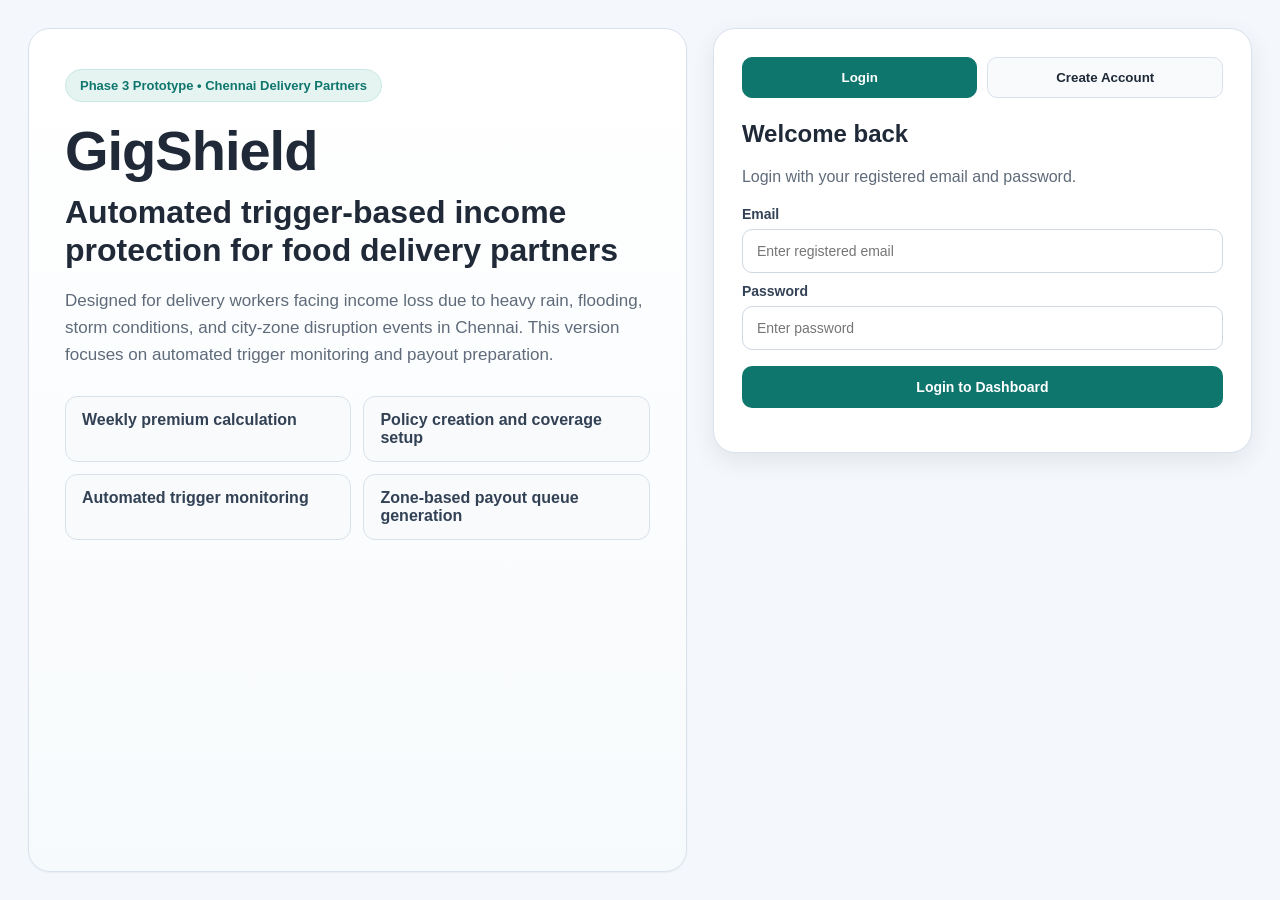
==== index.html @ a8e54c03 "Initial commit" ====
<!DOCTYPE html>
<html lang="en">
<head>
  <meta charset="UTF-8" />
  <meta name="viewport" content="width=device-width, initial-scale=1.0" />
  <title>GigShield | Access Portal</title>
  <link rel="stylesheet" href="style.css" />
</head>
<body class="auth-body">
  <div class="bg-orb orb-1"></div>
  <div class="bg-orb orb-2"></div>
  <div class="bg-grid"></div>

  <main class="auth-shell">
    <section class="auth-info">
      <span class="pill">Phase 3 Prototype • Chennai Delivery Partners</span>
      <h1>GigShield</h1>
      <h2>Automated trigger-based income protection for food delivery partners</h2>
      <p>
        Designed for delivery workers facing income loss due to heavy rain,
        flooding, storm conditions, and city-zone disruption events in Chennai.
        This version focuses on automated trigger monitoring and payout preparation.
      </p>

      <div class="feature-stack">
        <div class="feature-item">Weekly premium calculation</div>
        <div class="feature-item">Policy creation and coverage setup</div>
        <div class="feature-item">Automated trigger monitoring</div>
        <div class="feature-item">Zone-based payout queue generation</div>
      </div>
    </section>

    <section class="auth-card glass">
      <div class="tab-row">
        <button class="tab-btn active" id="loginTabBtn" onclick="switchTab('login')">Login</button>
        <button class="tab-btn" id="registerTabBtn" onclick="switchTab('register')">Create Account</button>
      </div>

      <div id="loginTab" class="tab-content active">
        <h3>Welcome back</h3>
        <p class="muted">Login with your registered email and password.</p>

        <label>Email</label>
        <input type="email" id="loginEmail" placeholder="Enter registered email" />

        <label>Password</label>
        <input type="password" id="loginPassword" placeholder="Enter password" />

        <button class="btn btn-primary btn-full" onclick="loginUser()">Login to Dashboard</button>
      </div>

      <div id="registerTab" class="tab-content">
        <h3>Create account</h3>
        <p class="muted">Register a delivery partner account for demo access.</p>

        <label>Full Name</label>
        <input type="text" id="regName" placeholder="Enter full name" />

        <label>Email</label>
        <input type="email" id="regEmail" placeholder="Enter email" />

        <label>Password</label>
        <input type="password" id="regPassword" placeholder="Create password" />

        <label>Delivery Platform</label>
        <select id="regPlatform">
          <option value="Swiggy">Swiggy</option>
          <option value="Zomato">Zomato</option>
          <option value="Blinkit">Blinkit</option>
          <option value="Zepto">Zepto</option>
        </select>

        <label>Primary Chennai Zone</label>
        <select id="regCityZone">
          <option value="North Chennai">North Chennai</option>
          <option value="Central Chennai">Central Chennai</option>
          <option value="South Chennai">South Chennai</option>
        </select>

        <button class="btn btn-primary btn-full" onclick="registerUser()">Create Account</button>
      </div>

      <p id="authMessage" class="auth-message"></p>
    </section>
  </main>

  <script src="script.js"></script>
</body>
</html>
---- style.css ----
:root {
  --bg: #f4f7fb;
  --surface: #ffffff;
  --surface-2: #f8fafc;
  --surface-3: #eef3f8;
  --border: #d9e2ec;
  --text: #1f2937;
  --muted: #5f6b7a;
  --primary: #0f766e;
  --primary-dark: #0b5e58;
  --secondary: #2563eb;
  --success: #15803d;
  --warning: #b45309;
  --danger: #be123c;
  --shadow-sm: 0 1px 2px rgba(15, 23, 42, 0.05);
  --shadow-md: 0 8px 24px rgba(15, 23, 42, 0.08);
  --radius: 14px;
  --radius-lg: 18px;
  --max-width: 1320px;
}

* {
  box-sizing: border-box;
}

html {
  scroll-behavior: smooth;
}

body {
  margin: 0;
  font-family: "Segoe UI", Arial, sans-serif;
  background: var(--bg);
  color: var(--text);
  min-height: 100vh;
}

.bg-grid,
.bg-orb,
.dashboard-bg-orb {
  display: none;
}

h1, h2, h3, h4 {
  margin-top: 0;
  color: var(--text);
}

p {
  line-height: 1.6;
}

.muted {
  color: var(--muted);
}

.hidden {
  display: none;
}

.glass {
  background: var(--surface);
  border: 1px solid var(--border);
  box-shadow: var(--shadow-md);
}

.pill {
  display: inline-block;
  padding: 8px 14px;
  border-radius: 999px;
  background: #e6f4f1;
  color: var(--primary);
  border: 1px solid #c8e8e3;
  font-size: 13px;
  font-weight: 600;
}

.btn {
  border: 1px solid transparent;
  cursor: pointer;
  border-radius: 10px;
  font-weight: 600;
  transition: 0.18s ease;
  padding: 12px 18px;
  font-size: 14px;
}

.btn:hover {
  transform: translateY(-1px);
}

.btn-primary {
  background: var(--primary);
  color: white;
}

.btn-primary:hover {
  background: var(--primary-dark);
}

.btn-secondary {
  background: white;
  color: var(--text);
  border-color: var(--border);
}

.btn-secondary:hover {
  background: var(--surface-2);
}

.btn-full {
  width: 100%;
  margin-top: 16px;
}

input,
select,
textarea {
  width: 100%;
  padding: 13px 14px;
  border-radius: 10px;
  border: 1px solid #cfd8e3;
  background: white;
  color: var(--text);
  outline: none;
  font-size: 14px;
}

input:focus,
select:focus,
textarea:focus {
  border-color: var(--secondary);
  box-shadow: 0 0 0 3px rgba(37, 99, 235, 0.12);
}

label {
  display: block;
  margin: 10px 0 7px;
  color: #334155;
  font-size: 14px;
  font-weight: 600;
}

/* ---------- Auth Page ---------- */

.auth-body {
  padding: 28px;
}

.auth-shell {
  width: min(var(--max-width), 100%);
  margin: 0 auto;
  display: grid;
  grid-template-columns: 1.1fr 0.9fr;
  gap: 26px;
  align-items: stretch;
  min-height: calc(100vh - 56px);
}

.auth-info {
  background: linear-gradient(180deg, #ffffff 0%, #f7fafc 100%);
  border: 1px solid var(--border);
  border-radius: 22px;
  padding: 40px 36px;
  box-shadow: var(--shadow-sm);
}

.auth-info h1 {
  font-size: 56px;
  margin: 16px 0 10px;
  letter-spacing: -1px;
}

.auth-info h2 {
  font-size: 32px;
  line-height: 1.2;
  margin-bottom: 14px;
  max-width: 720px;
}

.auth-info p {
  color: var(--muted);
  font-size: 17px;
  max-width: 760px;
}

.feature-stack {
  display: grid;
  grid-template-columns: repeat(2, minmax(0, 1fr));
  gap: 12px;
  margin-top: 28px;
}

.feature-item {
  padding: 14px 16px;
  border-radius: 12px;
  background: var(--surface-2);
  border: 1px solid var(--border);
  color: #334155;
  font-weight: 600;
}

.auth-card {
  border-radius: 22px;
  padding: 28px;
  align-self: start;
}

.tab-row {
  display: grid;
  grid-template-columns: 1fr 1fr;
  gap: 10px;
  margin-bottom: 22px;
}

.tab-btn {
  border: 1px solid var(--border);
  padding: 12px;
  border-radius: 10px;
  background: var(--surface-2);
  color: var(--text);
  cursor: pointer;
  font-weight: 700;
}

.tab-btn.active {
  background: var(--primary);
  color: white;
  border-color: var(--primary);
}

.tab-content {
  display: none;
}

.tab-content.active {
  display: block;
}

.tab-content h3 {
  font-size: 24px;
  margin-bottom: 8px;
}

.auth-message {
  margin-top: 16px;
  font-size: 14px;
  font-weight: 600;
}

/* ---------- Dashboard ---------- */

.dashboard-body {
  padding: 20px;
}

.topbar {
  width: min(var(--max-width), 100%);
  margin: 0 auto 20px;
  padding: 16px 20px;
  border-radius: 18px;
  display: flex;
  justify-content: space-between;
  align-items: center;
  gap: 18px;
  background: white;
  border: 1px solid var(--border);
  box-shadow: var(--shadow-sm);
}

.topbar-left,
.topbar-right {
  display: flex;
  align-items: center;
  gap: 14px;
}

.brand-icon {
  width: 46px;
  height: 46px;
  border-radius: 12px;
  display: grid;
  place-items: center;
  font-weight: 800;
  background: var(--primary);
  color: white;
  font-size: 16px;
}

.topbar h1 {
  margin: 0;
  font-size: 22px;
}

.topbar p {
  margin: 3px 0 0;
  color: var(--muted);
  font-size: 13px;
}

.user-badge {
  padding: 9px 12px;
  border-radius: 10px;
  background: var(--surface-2);
  border: 1px solid var(--border);
}

.user-label {
  display: block;
  color: var(--muted);
  font-size: 12px;
  margin-bottom: 2px;
}

.dashboard-main {
  width: min(var(--max-width), 100%);
  margin: 0 auto;
}

.hero,
.panel {
  border-radius: 18px;
  padding: 22px;
  background: white;
  border: 1px solid var(--border);
  box-shadow: var(--shadow-sm);
  margin-bottom: 20px;
}

.hero {
  display: grid;
  grid-template-columns: 1.2fr 0.8fr;
  gap: 20px;
}

.hero h2 {
  margin: 14px 0 10px;
  font-size: 34px;
  line-height: 1.18;
  max-width: 800px;
}

.hero-metrics,
.metric-grid {
  display: grid;
  gap: 14px;
}

.hero-metrics {
  grid-template-columns: repeat(3, 1fr);
  align-self: start;
}

.metric-grid {
  grid-template-columns: repeat(2, 1fr);
  margin-top: 18px;
}

.metric-box,
.metric-card {
  background: var(--surface-2);
  border: 1px solid var(--border);
  border-radius: 14px;
  padding: 16px;
}

.metric-box span,
.metric-card span {
  display: block;
  color: var(--muted);
  font-size: 13px;
  margin-bottom: 6px;
}

.metric-box strong,
.metric-card strong {
  font-size: 24px;
  color: var(--text);
}

.main-grid {
  display: grid;
  grid-template-columns: 1fr 1fr;
  gap: 20px;
}

.panel-header h3 {
  margin: 0;
  font-size: 24px;
}

.panel-header p {
  margin: 8px 0 0;
  color: var(--muted);
}

.form-grid {
  display: grid;
  grid-template-columns: repeat(2, 1fr);
  gap: 16px;
  margin-top: 18px;
}

.field {
  display: flex;
  flex-direction: column;
}

.action-row {
  display: flex;
  gap: 10px;
  flex-wrap: wrap;
  margin-top: 20px;
}

.info-box {
  margin-top: 16px;
  border-radius: 12px;
  padding: 14px 16px;
  line-height: 1.6;
  background: #f8fbfd;
  border: 1px solid #d7e8ef;
  color: #314155;
}

.policy-card {
  margin-top: 18px;
  padding: 18px;
  border-radius: 14px;
  background: #f2fbf8;
  border: 1px solid #cdeee4;
}

.policy-card h4 {
  margin-bottom: 12px;
}

.policy-card p {
  margin: 8px 0;
}

.decision-banner {
  margin-top: 18px;
  border-radius: 12px;
  padding: 16px 18px;
  font-size: 16px;
  font-weight: 700;
  border: 1px solid transparent;
}

.decision-banner.neutral {
  background: #f1f5f9;
  color: #334155;
  border-color: #dbe4ee;
}

.decision-banner.trusted {
  background: #ecfdf3;
  color: var(--success);
  border-color: #c7f0d5;
}

.decision-banner.review {
  background: #fff7ed;
  color: var(--warning);
  border-color: #f6ddba;
}

.decision-banner.spoofed {
  background: #fff1f2;
  color: var(--danger);
  border-color: #f7c7d0;
}

.reason-list {
  margin: 16px 0 0;
  padding-left: 18px;
  line-height: 1.75;
  color: #334155;
}

.reason-list li {
  margin-bottom: 6px;
}

.log-box {
  margin-top: 16px;
  border: 1px solid var(--border);
  border-radius: 14px;
  background: #fbfdff;
  min-height: 260px;
  max-height: 320px;
  overflow-y: auto;
  padding: 8px 14px;
}

.log-item {
  padding: 12px 4px;
  border-bottom: 1px solid #e6edf3;
  color: #334155;
  font-size: 14px;
  line-height: 1.5;
}

.log-item:last-child {
  border-bottom: none;
}

.table-box {
  margin-top: 16px;
  border: 1px solid var(--border);
  border-radius: 14px;
  background: #fbfdff;
  overflow: hidden;
}

.table-row {
  display: grid;
  grid-template-columns: 1.1fr 1.2fr 1fr 1fr 1fr;
  gap: 10px;
  align-items: center;
  padding: 14px 16px;
  border-bottom: 1px solid #e8eef5;
  font-size: 14px;
  color: #334155;
}

.table-row:last-child {
  border-bottom: none;
}

.table-row.header {
  background: #f4f8fb;
  font-weight: 700;
  color: #1f2937;
}

.empty-note {
  color: var(--muted);
  font-size: 14px;
  padding: 18px 16px;
}

/* ---------- Responsive ---------- */

@media (max-width: 1100px) {
  .auth-shell,
  .hero,
  .main-grid,
  .form-grid,
  .metric-grid,
  .hero-metrics {
    grid-template-columns: 1fr;
  }

  .topbar {
    flex-direction: column;
    align-items: flex-start;
  }

  .topbar-right {
    width: 100%;
    justify-content: space-between;
  }

  .feature-stack {
    grid-template-columns: 1fr;
  }

  .table-row {
    grid-template-columns: 1fr;
    gap: 6px;
  }

  .table-row.header {
    display: none;
  }
}

@media (max-width: 700px) {
  .auth-body,
  .dashboard-body {
    padding: 12px;
  }

  .auth-info h1 {
    font-size: 42px;
  }

  .auth-info h2 {
    font-size: 26px;
  }

  .hero h2 {
    font-size: 28px;
  }

  .btn {
    width: 100%;
  }

  .action-row {
    flex-direction: column;
  }
}
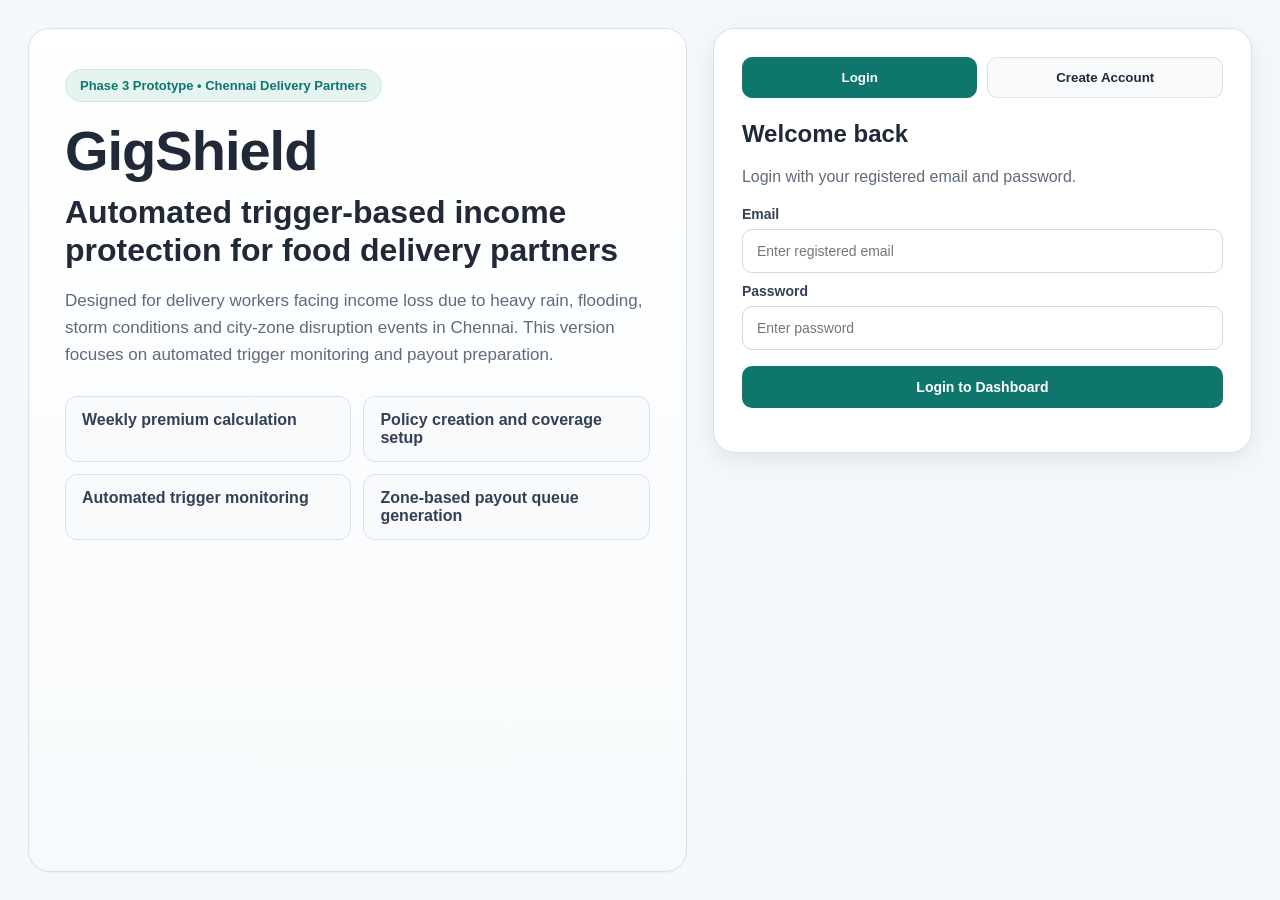
==== commit 9d5172f4: "your changes" ====
--- a/index.html
+++ b/index.html
@@ -18,7 +18,7 @@
       <h2>Automated trigger-based income protection for food delivery partners</h2>
       <p>
         Designed for delivery workers facing income loss due to heavy rain,
-        flooding, storm conditions, and city-zone disruption events in Chennai.
+        flooding, storm conditions and city-zone disruption events in Chennai.
         This version focuses on automated trigger monitoring and payout preparation.
       </p>
 
